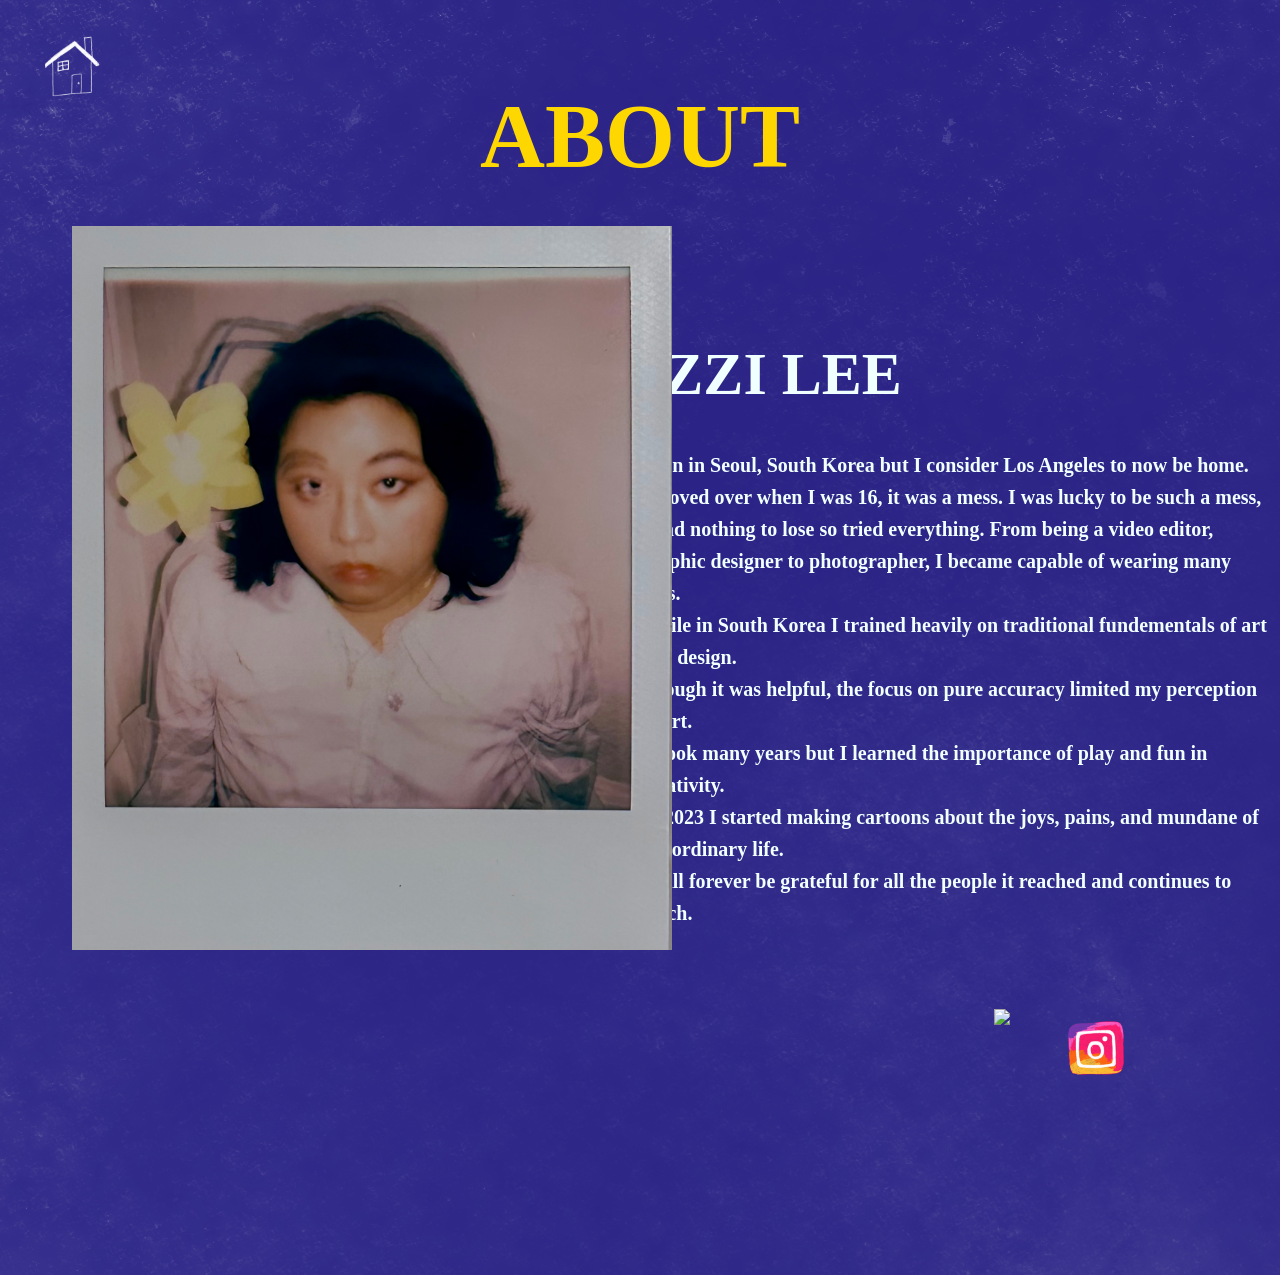
==== ABOUT.html @ cd6b5961 "Init" ====
<!DOCTYPE html>
<html lang="en">
<head>
  <meta charset="UTF-8">
  <title>ABOUT</title>
  <meta name="viewport" content="width=device-width, initial-scale=1">
  <link rel="stylesheet" href="about.css">

    <div class="home-cont" onclick="window.open('WEBSITE2.html' ,'_self');">
        <img class="home" src="img/home.png">
    </div>


</head>

<body>

<div>
<img class="pic" src="img/polaroid.png">
</div>

</body>

<p class="about-page">
  ABOUT
</p>

<div>
    <p class="IZZI">
        IZZI LEE
    </p>
</div>

<div>
<link rel="stylesheet" href="about.css">
<p class="blurb2">
    Born in Seoul, South Korea but I consider Los Angeles to now be home. <br>
    I moved over when I was 16, it was a mess. I was lucky to be such a mess, <br>
    I had nothing to lose so tried everything. From being a video editor,<br>
    graphic designer to photographer, I became capable of wearing many hats.<br>
    While in South Korea I trained heavily on traditional fundementals of art and design. <br>
    Though it was helpful, the focus on pure accuracy limited my perception of art. <br>
    It took many years but I learned the importance of play and fun in creativity. <br>
    In 2023 I started making cartoons about the joys, pains, and mundane of my ordinary life.<br>
    I will forever be grateful for all the people it reached and continues to reach.<br>


</p>
</div>

<div class="tiktok-container" onclick="window.open('https://www.tiktok.com/@clownlifeizzi/' , '_blank');">
    <img class="tiktok" src="img/Untitled_Artwork%204.PNG"/>
</div>


<div class="insta-container" onclick="window.open('https://www.instagram.com/clownlifeizzi/' , '_blank');">
    <img class="insta" src="img/Untitled_Artwork%205.PNG"/>
</div>

<div>
    <p class="bottom-space">
        <br>

    </p>
</div>

</html>
---- about.css ----
body {
    background: url("img/Untitled_Artwork 2.png");
}


.home {
    width: 90px;
    background-repeat: no-repeat;
    margin-top: 20px;
    margin-left: 20px;
}
.home-cont {
    left: 20%;
    top: 8%;
    width: 90px;
    height: 90px;
}

.home:hover {
    opacity: 50%;
}

.about-page {
    font-family: "Apple LiGothic";
    font-size: 90px;
    font-weight: bold;
    color: gold;
    text-align: center;
    margin-top: -1%;
    margin-bottom: 5%;
}

.blurb2 {
    text-align: left;
    line-height: 1.6;
    font-family: "Apple LiGothic";
    font-size: 20px;
    font-weight: bold;
    color: azure;
    margin-top: -20px;
    margin-left: 50%;
    margin-bottom: 80px;
}

.IZZI {
    font-family: "Apple LiGothic";
    font-size: 60px;
    font-weight: bold;
    color: azure;
    text-align: left;
    margin-left: 50%;
    margin-top: 12%;
}

.pic {
    position: absolute;
    width: 600px;
    position: absolute;
    margin-top: 10%;
    margin-left: 5%;
}

.bottom-space {
    position: absolute;
    margin-top: 18%;
    height: 4%;
    width: 100%;
}




.tiktok {
    width: 80px;
}

.tiktok-container {
    position: absolute;
    width: 100px;
    height: 100px;
    margin-left: 77%;
}

.tiktok-container:hover .tiktok{
    transition: opacity;
    opacity: 50%;
}

.insta {
    width: 80px;
    margin-bottom: 5px;
}

.insta-container{
    position: absolute;
    margin-left: 82%;
    width: 100px;
    height: 100px;
}

.insta-container:hover .insta{
    transition: opacity;
    opacity: 50%;
}
---- about.css ----
body {
    background: url("img/Untitled_Artwork 2.png");
}


.home {
    width: 90px;
    background-repeat: no-repeat;
    margin-top: 20px;
    margin-left: 20px;
}
.home-cont {
    left: 20%;
    top: 8%;
    width: 90px;
    height: 90px;
}

.home:hover {
    opacity: 50%;
}

.about-page {
    font-family: "Apple LiGothic";
    font-size: 90px;
    font-weight: bold;
    color: gold;
    text-align: center;
    margin-top: -1%;
    margin-bottom: 5%;
}

.blurb2 {
    text-align: left;
    line-height: 1.6;
    font-family: "Apple LiGothic";
    font-size: 20px;
    font-weight: bold;
    color: azure;
    margin-top: -20px;
    margin-left: 50%;
    margin-bottom: 80px;
}

.IZZI {
    font-family: "Apple LiGothic";
    font-size: 60px;
    font-weight: bold;
    color: azure;
    text-align: left;
    margin-left: 50%;
    margin-top: 12%;
}

.pic {
    position: absolute;
    width: 600px;
    position: absolute;
    margin-top: 10%;
    margin-left: 5%;
}

.bottom-space {
    position: absolute;
    margin-top: 18%;
    height: 4%;
    width: 100%;
}




.tiktok {
    width: 80px;
}

.tiktok-container {
    position: absolute;
    width: 100px;
    height: 100px;
    margin-left: 77%;
}

.tiktok-container:hover .tiktok{
    transition: opacity;
    opacity: 50%;
}

.insta {
    width: 80px;
    margin-bottom: 5px;
}

.insta-container{
    position: absolute;
    margin-left: 82%;
    width: 100px;
    height: 100px;
}

.insta-container:hover .insta{
    transition: opacity;
    opacity: 50%;
}
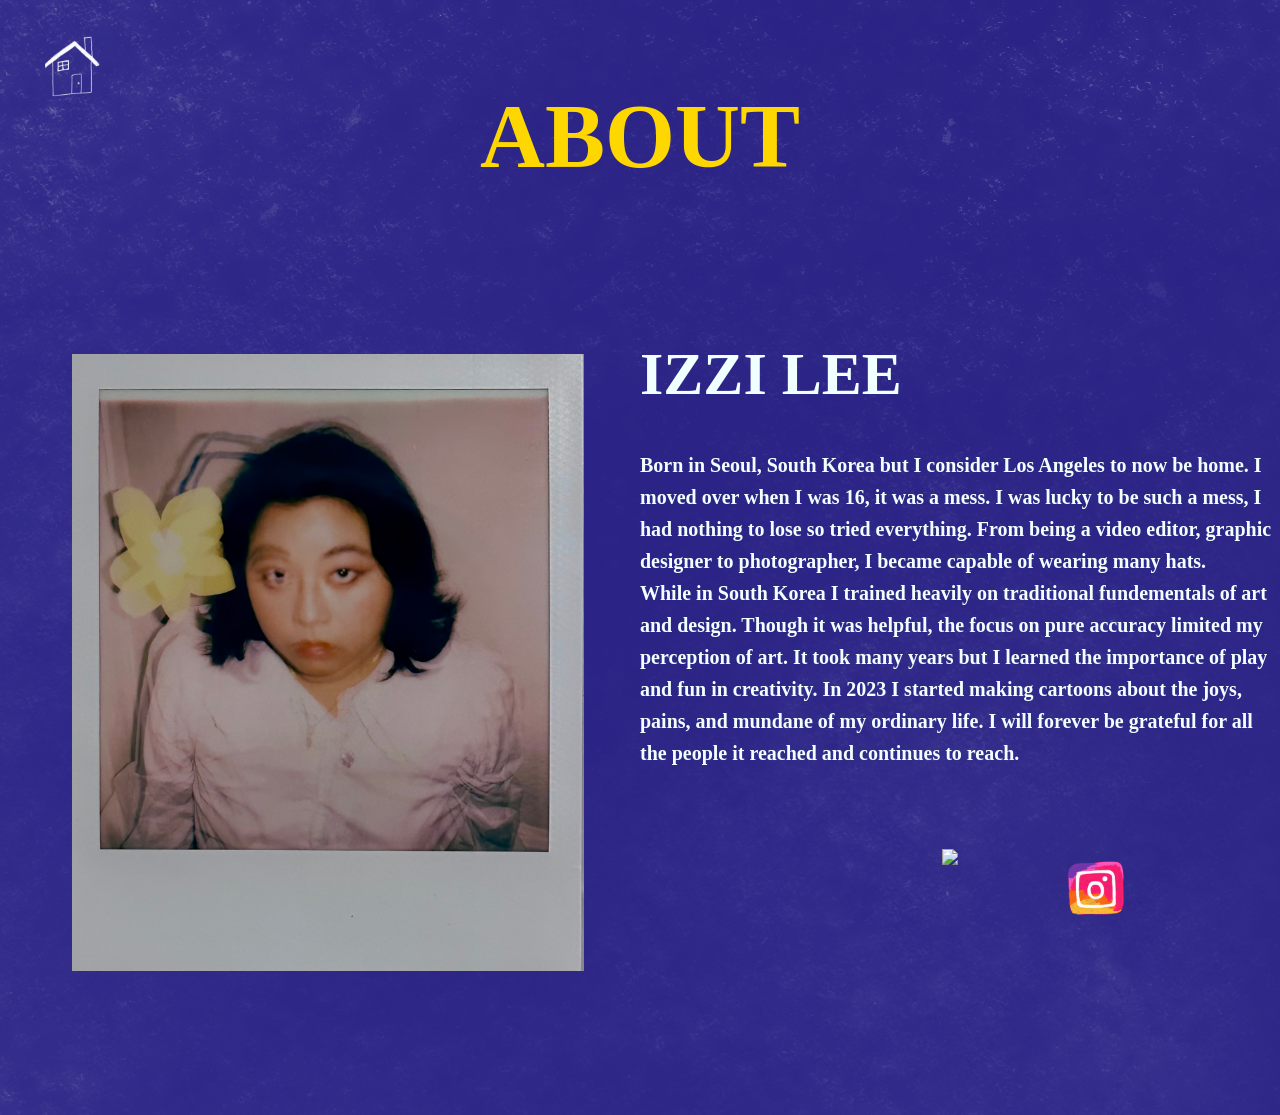
==== commit 258a50ff: "mobile" ====
--- a/ABOUT.html
+++ b/ABOUT.html
@@ -6,7 +6,7 @@
   <meta name="viewport" content="width=device-width, initial-scale=1">
   <link rel="stylesheet" href="about.css">
 
-    <div class="home-cont" onclick="window.open('WEBSITE2.html' ,'_self');">
+    <div class="home-cont" onclick="window.open('index.html' ,'_self');">
         <img class="home" src="img/home.png">
     </div>
 
@@ -34,14 +34,14 @@
 <div>
 <link rel="stylesheet" href="about.css">
 <p class="blurb2">
-    Born in Seoul, South Korea but I consider Los Angeles to now be home. <br>
-    I moved over when I was 16, it was a mess. I was lucky to be such a mess, <br>
-    I had nothing to lose so tried everything. From being a video editor,<br>
+    Born in Seoul, South Korea but I consider Los Angeles to now be home.
+    I moved over when I was 16, it was a mess. I was lucky to be such a mess,
+    I had nothing to lose so tried everything. From being a video editor,
     graphic designer to photographer, I became capable of wearing many hats.<br>
-    While in South Korea I trained heavily on traditional fundementals of art and design. <br>
-    Though it was helpful, the focus on pure accuracy limited my perception of art. <br>
-    It took many years but I learned the importance of play and fun in creativity. <br>
-    In 2023 I started making cartoons about the joys, pains, and mundane of my ordinary life.<br>
+    While in South Korea I trained heavily on traditional fundementals of art and design.
+    Though it was helpful, the focus on pure accuracy limited my perception of art.
+    It took many years but I learned the importance of play and fun in creativity.
+    In 2023 I started making cartoons about the joys, pains, and mundane of my ordinary life.
     I will forever be grateful for all the people it reached and continues to reach.<br>
 
 
--- a/about.css
+++ b/about.css
@@ -102,3 +102,104 @@
     transition: opacity;
     opacity: 50%;
 }
+
+@media screen and (max-width: 1405px) {
+    .pic {
+        width: 40%;
+        margin-top: 20%;
+    }
+    .tiktok {
+        width: 80px;
+        pointer-events:none;
+    }
+
+    .tiktok-container {
+        position: absolute;
+        width: 100px;
+        height: 100px;
+        margin-left: 73%;
+    }
+
+    .tiktok-container:hover .tiktok{
+        transition: opacity;
+        opacity: 50%;
+    }
+
+}
+
+
+@media screen and (max-width: 900px){
+    .pic {
+        width: 60%;
+        margin-left: 20%;
+        margin-top: 22%;
+    }
+    .about-page {
+        font-family: "Apple LiGothic";
+        font-size: 74px;
+        font-weight: bold;
+        color: gold;
+        text-align: left;
+        margin-bottom: -5%;
+        margin-left: 35%;
+    }
+
+    .blurb2 {
+        text-align: center;
+        line-height: 1.6;
+        font-family: "Apple LiGothic";
+        font-size: 20px;
+        font-weight: bold;
+        color: azure;
+        padding: 10%;
+        margin-left: 1%;
+        margin-bottom: 80px;
+        margin-top: -10%;
+    }
+
+    .IZZI {
+        font-family: "Apple LiGothic";
+        font-size: 60px;
+        font-weight: bold;
+        color: azure;
+        text-align: left;
+        margin-top: 93%;
+        margin-left: 33%;
+    }
+
+
+    .tiktok {
+        width: 80px;
+        pointer-events:none;
+    }
+
+    .tiktok-container {
+        position: absolute;
+        width: 100px;
+        height: 100px;
+        margin-left: 30%;
+    }
+
+    .tiktok-container:hover .tiktok{
+        transition: opacity;
+        opacity: 50%;
+    }
+
+    .insta {
+        width: 80px;
+        margin-bottom: 5px;
+        pointer-events:none;
+    }
+
+    .insta-container{
+        position: absolute;
+        margin-left: 49%;
+        width: 100px;
+        height: 100px;
+    }
+
+    .insta-container:hover .insta{
+        transition: opacity;
+        opacity: 50%;
+    }
+}
--- a/about.css
+++ b/about.css
@@ -102,3 +102,104 @@
     transition: opacity;
     opacity: 50%;
 }
+
+@media screen and (max-width: 1405px) {
+    .pic {
+        width: 40%;
+        margin-top: 20%;
+    }
+    .tiktok {
+        width: 80px;
+        pointer-events:none;
+    }
+
+    .tiktok-container {
+        position: absolute;
+        width: 100px;
+        height: 100px;
+        margin-left: 73%;
+    }
+
+    .tiktok-container:hover .tiktok{
+        transition: opacity;
+        opacity: 50%;
+    }
+
+}
+
+
+@media screen and (max-width: 900px){
+    .pic {
+        width: 60%;
+        margin-left: 20%;
+        margin-top: 22%;
+    }
+    .about-page {
+        font-family: "Apple LiGothic";
+        font-size: 74px;
+        font-weight: bold;
+        color: gold;
+        text-align: left;
+        margin-bottom: -5%;
+        margin-left: 35%;
+    }
+
+    .blurb2 {
+        text-align: center;
+        line-height: 1.6;
+        font-family: "Apple LiGothic";
+        font-size: 20px;
+        font-weight: bold;
+        color: azure;
+        padding: 10%;
+        margin-left: 1%;
+        margin-bottom: 80px;
+        margin-top: -10%;
+    }
+
+    .IZZI {
+        font-family: "Apple LiGothic";
+        font-size: 60px;
+        font-weight: bold;
+        color: azure;
+        text-align: left;
+        margin-top: 93%;
+        margin-left: 33%;
+    }
+
+
+    .tiktok {
+        width: 80px;
+        pointer-events:none;
+    }
+
+    .tiktok-container {
+        position: absolute;
+        width: 100px;
+        height: 100px;
+        margin-left: 30%;
+    }
+
+    .tiktok-container:hover .tiktok{
+        transition: opacity;
+        opacity: 50%;
+    }
+
+    .insta {
+        width: 80px;
+        margin-bottom: 5px;
+        pointer-events:none;
+    }
+
+    .insta-container{
+        position: absolute;
+        margin-left: 49%;
+        width: 100px;
+        height: 100px;
+    }
+
+    .insta-container:hover .insta{
+        transition: opacity;
+        opacity: 50%;
+    }
+}
